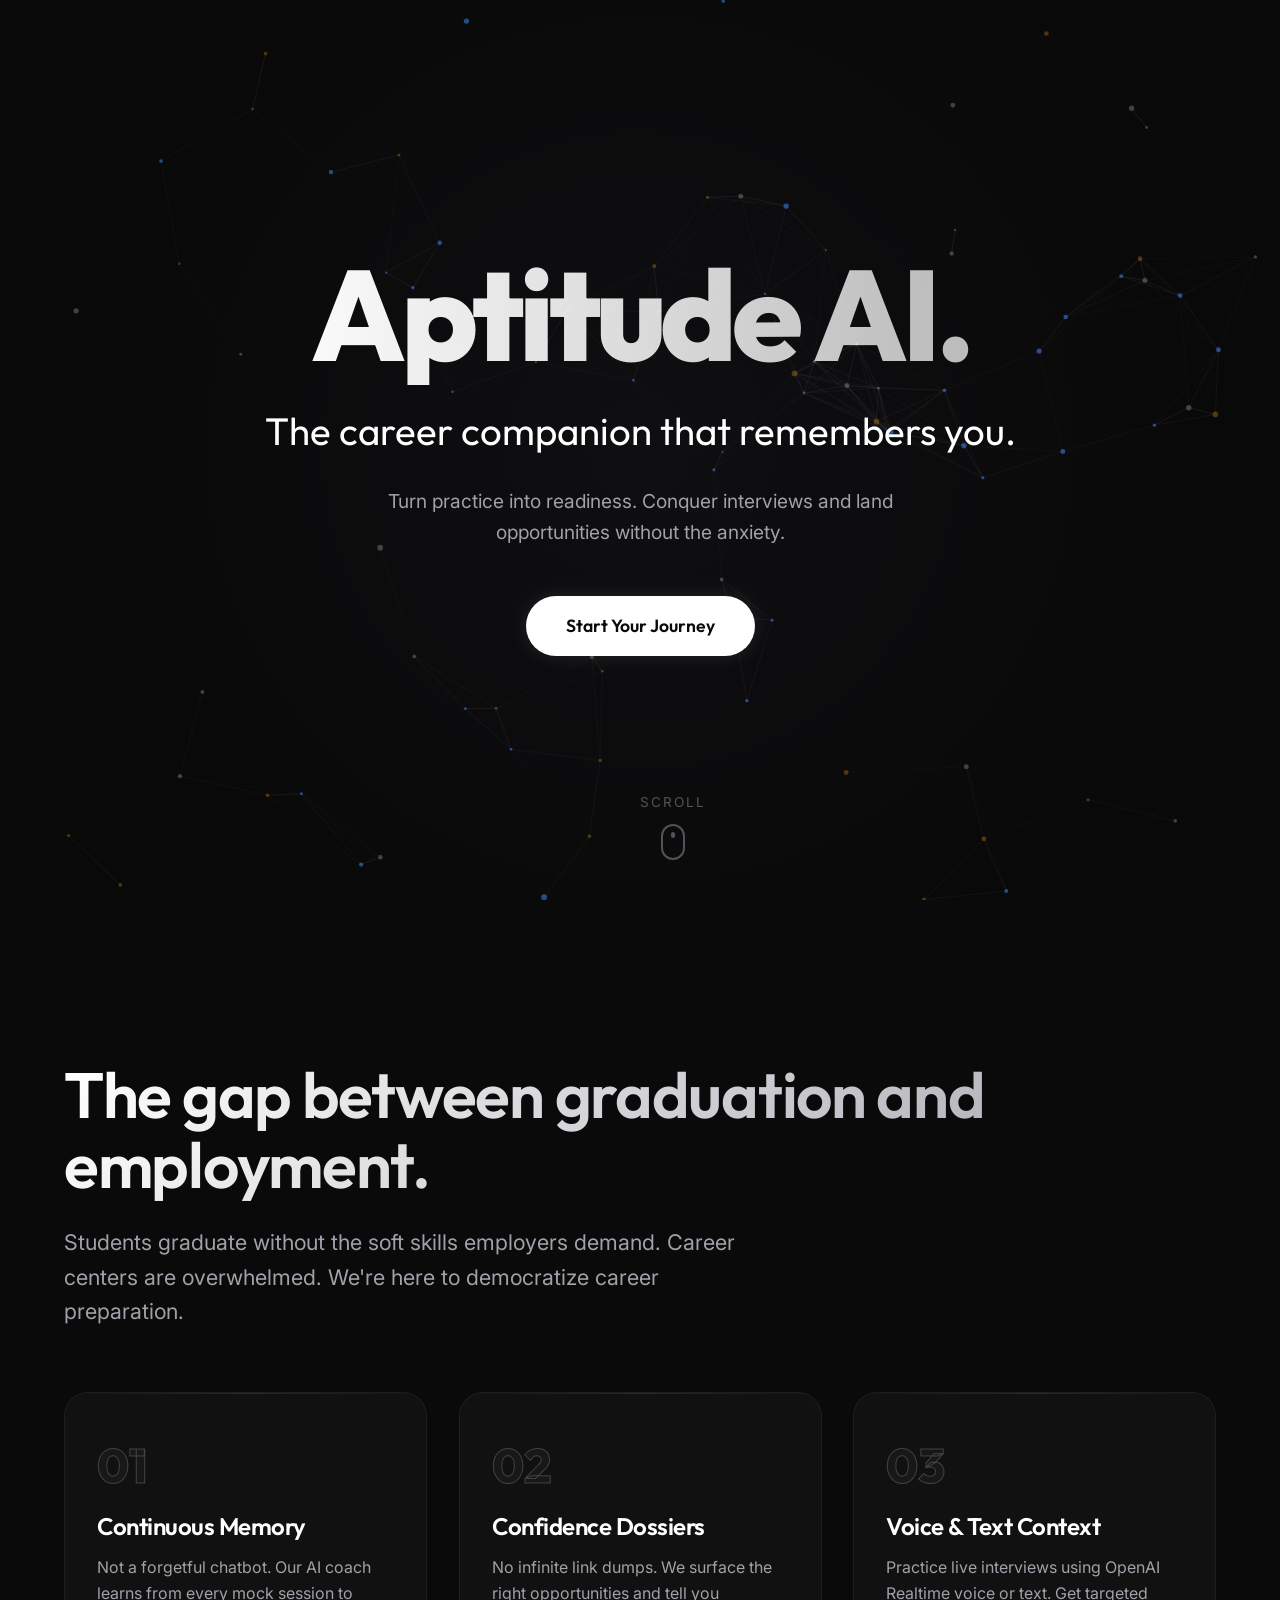
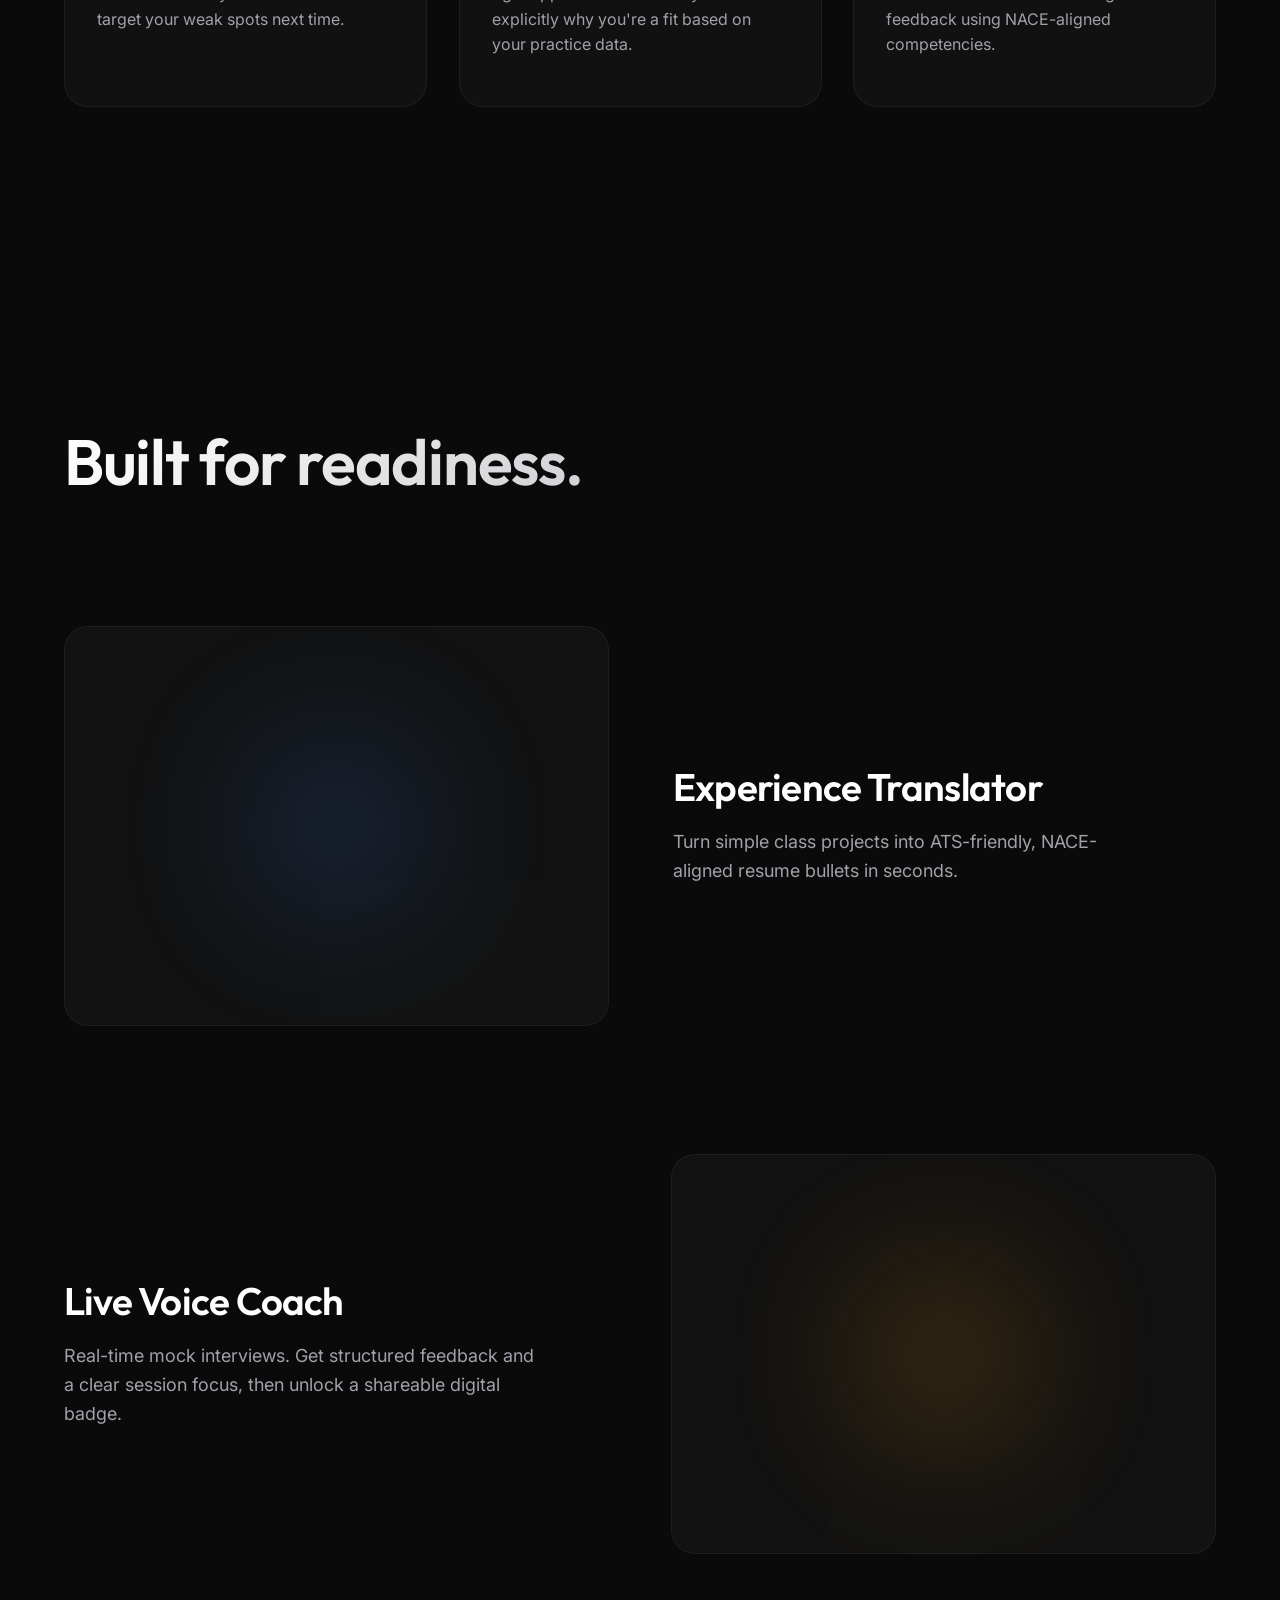
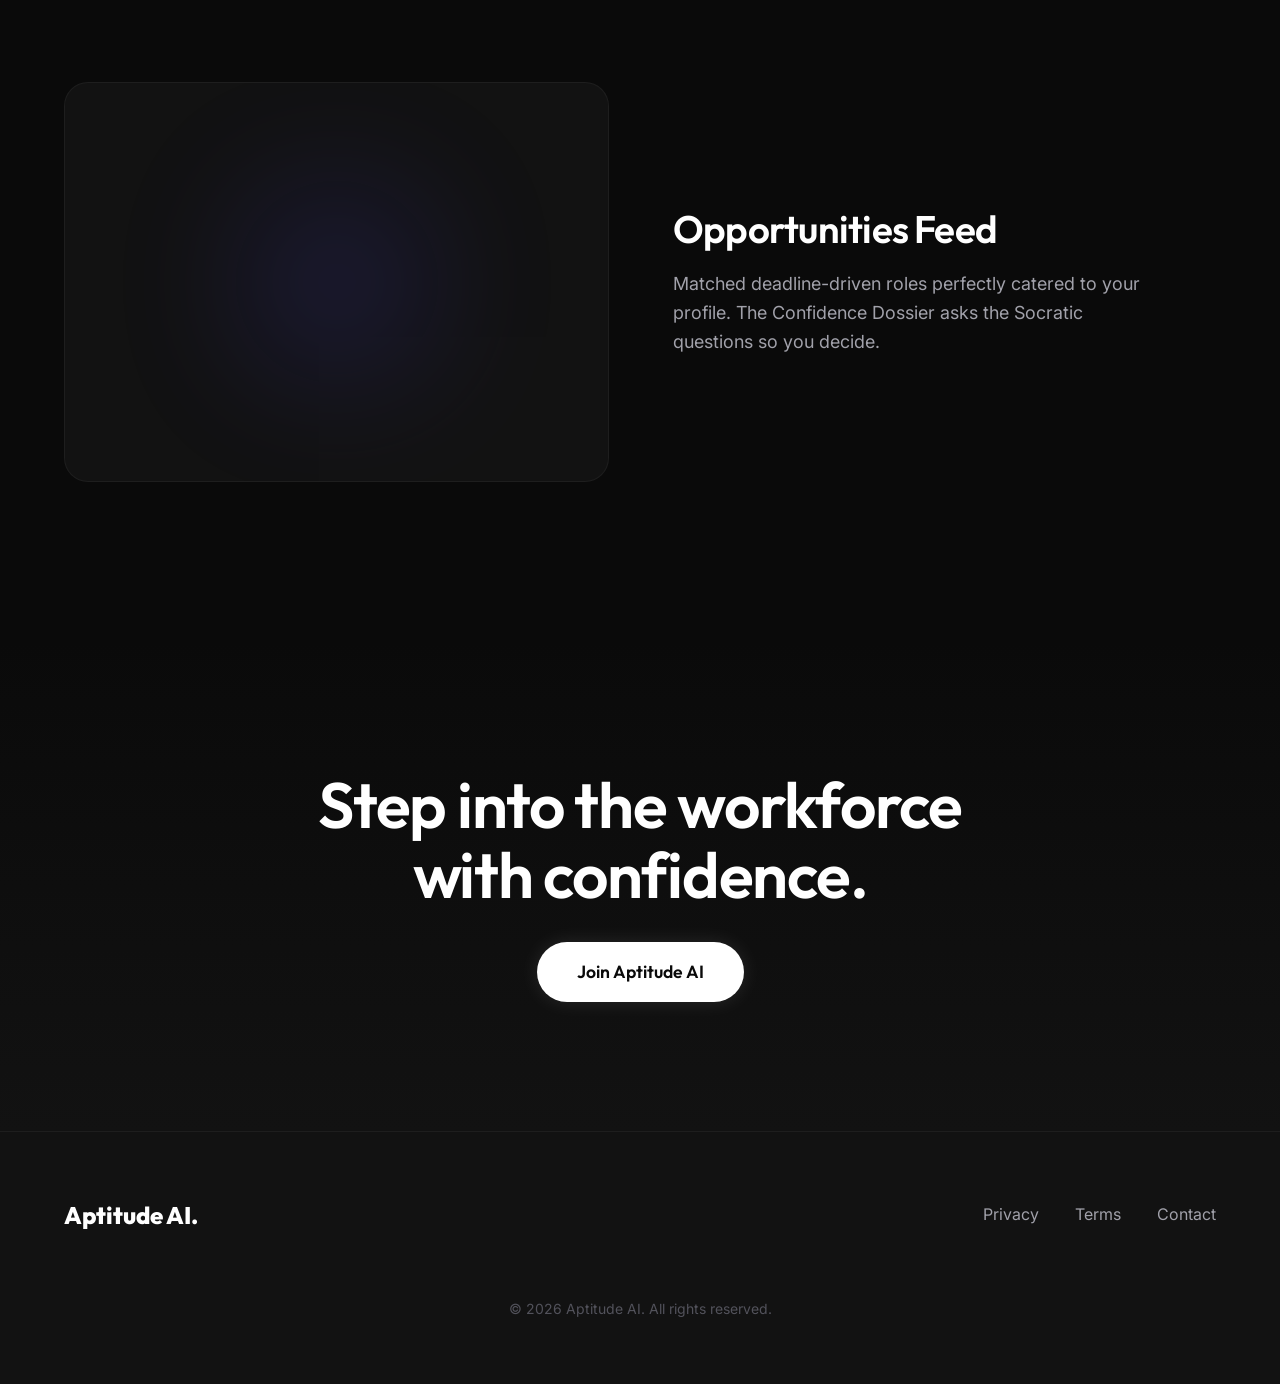
==== index.html @ b136cd06 "Initial commit for Aptitude AI website" ====
<!DOCTYPE html>
<html lang="en">
<head>
    <meta charset="UTF-8">
    <meta name="viewport" content="width=device-width, initial-scale=1.0">
    <title>Aptitude AI - The Career Companion That Remembers You</title>
    <!-- Google Fonts: Inter and Outfit -->
    <link rel="preconnect" href="https://fonts.googleapis.com">
    <link rel="preconnect" href="https://fonts.gstatic.com" crossorigin>
    <link href="https://fonts.googleapis.com/css2?family=Inter:wght@300;400;500;600&family=Outfit:wght@400;600;800&display=swap" rel="stylesheet">
    <link rel="stylesheet" href="css/main.css">
</head>
<body>
    
    <!-- Hero Section -->
    <section class="hero-section" id="hero">
        <canvas id="hero-canvas"></canvas>
        <div class="hero-content">
            <h1 class="hero-title fade-in">Aptitude AI.</h1>
            <p class="hero-subtitle fade-in delay-1">The career companion that remembers you.</p>
            <p class="hero-description fade-in delay-2">Turn practice into readiness. Conquer interviews and land opportunities without the anxiety.</p>
            <div class="hero-cta-wrapper fade-in delay-3">
                <a href="#features" class="btn-primary">Start Your Journey</a>
            </div>
        </div>
        <div class="scroll-indicator fade-in delay-4">
            <span>Scroll</span>
            <div class="mouse"></div>
        </div>
    </section>

    <!-- The Problem / Value Prop -->
    <section class="section problem-section" id="problem">
        <div class="container">
            <h2 class="section-title fade-in">The gap between graduation and employment.</h2>
            <p class="section-description fade-in">Students graduate without the soft skills employers demand. Career centers are overwhelmed. We're here to democratize career preparation.</p>
            
            <div class="value-prop-grid">
                <div class="value-card fade-in">
                    <div class="card-icon">01</div>
                    <h3>Continuous Memory</h3>
                    <p>Not a forgetful chatbot. Our AI coach learns from every mock session to target your weak spots next time.</p>
                </div>
                <div class="value-card fade-in delay-1">
                    <div class="card-icon">02</div>
                    <h3>Confidence Dossiers</h3>
                    <p>No infinite link dumps. We surface the right opportunities and tell you explicitly why you're a fit based on your practice data.</p>
                </div>
                <div class="value-card fade-in delay-2">
                    <div class="card-icon">03</div>
                    <h3>Voice & Text Context</h3>
                    <p>Practice live interviews using OpenAI Realtime voice or text. Get targeted feedback using NACE-aligned competencies.</p>
                </div>
            </div>
        </div>
    </section>

    <!-- Core Features Section -->
    <section class="section features-section" id="features">
        <div class="container">
            <div class="sticky-wrapper">
                <div class="features-content">
                    <h2 class="section-title fade-in">Built for readiness.</h2>
                    
                    <div class="feature-row fade-in">
                        <div class="feature-text">
                            <h3>Experience Translator</h3>
                            <p>Turn simple class projects into ATS-friendly, NACE-aligned resume bullets in seconds.</p>
                        </div>
                        <div class="feature-visual graphic-1"></div>
                    </div>

                    <div class="feature-row fade-in">
                        <div class="feature-text">
                            <h3>Live Voice Coach</h3>
                            <p>Real-time mock interviews. Get structured feedback and a clear session focus, then unlock a shareable digital badge.</p>
                        </div>
                        <div class="feature-visual graphic-2"></div>
                    </div>

                    <div class="feature-row fade-in">
                        <div class="feature-text">
                            <h3>Opportunities Feed</h3>
                            <p>Matched deadline-driven roles perfectly catered to your profile. The Confidence Dossier asks the Socratic questions so you decide.</p>
                        </div>
                        <div class="feature-visual graphic-3"></div>
                    </div>
                </div>
            </div>
        </div>
    </section>

    <!-- CTA / Footer -->
    <section class="section cta-section">
        <div class="container text-center">
            <h2 class="fade-in">Step into the workforce<br>with confidence.</h2>
            <a href="#" class="btn-primary mt-8 fade-in delay-1">Join Aptitude AI</a>
        </div>
    </section>

    <footer>
        <div class="container footer-content fade-in">
            <div class="footer-logo">Aptitude AI.</div>
            <div class="footer-links">
                <a href="#">Privacy</a>
                <a href="#">Terms</a>
                <a href="#">Contact</a>
            </div>
            <div class="footer-copy">&copy; 2026 Aptitude AI. All rights reserved.</div>
        </div>
    </footer>

    <script src="js/animations.js"></script>
    <script src="js/canvas-hero.js"></script>
</body>
</html>
---- css/main.css ----
/* CSS Variables & Design Tokens */
:root {
    --bg-base: #0a0a0a;
    --bg-surface: #121212;
    --bg-card: rgba(255, 255, 255, 0.03);
    
    --text-primary: #ffffff;
    --text-secondary: #a1a1aa;
    --text-muted: #52525b;
    
    --accent-blue: #3b82f6;
    --accent-amber: #f59e0b;
    --accent-indigo: #4f46e5;
    
    --font-display: 'Outfit', sans-serif;
    --font-body: 'Inter', sans-serif;
    
    --transition-smooth: 0.8s cubic-bezier(0.16, 1, 0.3, 1);
    --transition-fast: 0.3s ease;
}

* {
    margin: 0;
    padding: 0;
    box-sizing: border-box;
}

html {
    scroll-behavior: smooth;
}

body {
    background-color: var(--bg-base);
    color: var(--text-primary);
    font-family: var(--font-body);
    line-height: 1.6;
    overflow-x: hidden;
    -webkit-font-smoothing: antialiased;
    -moz-osx-font-smoothing: grayscale;
}

/* Typography */
h1, h2, h3, h4 {
    font-family: var(--font-display);
    font-weight: 600;
    line-height: 1.1;
    letter-spacing: -0.02em;
}

.text-center { text-align: center; }
.mt-8 { margin-top: 2rem; }

.section-title {
    font-size: clamp(2.5rem, 5vw, 4rem);
    margin-bottom: 1.5rem;
    background: linear-gradient(135deg, #fff 0%, #a1a1aa 100%);
    -webkit-background-clip: text;
    -webkit-text-fill-color: transparent;
}

.section-description {
    font-size: clamp(1.125rem, 2vw, 1.35rem);
    color: var(--text-secondary);
    max-width: 700px;
    margin-bottom: 4rem;
}

.container {
    width: 100%;
    max-width: 1280px;
    margin: 0 auto;
    padding: 0 5%;
}

.section {
    padding: 10rem 0;
}

/* Hero Section */
.hero-section {
    position: relative;
    height: 100vh;
    min-height: 700px;
    display: flex;
    flex-direction: column;
    justify-content: center;
    align-items: center;
    overflow: hidden;
}

#hero-canvas {
    position: absolute;
    top: 0;
    left: 0;
    width: 100%;
    height: 100%;
    z-index: 1;
    background: radial-gradient(circle at 50% 50%, #1a1a24 0%, var(--bg-base) 70%);
}

.hero-content {
    position: relative;
    z-index: 2;
    text-align: center;
    max-width: 900px;
    padding: 0 20px;
    pointer-events: none; /* Let clicks pass through to canvas if needed, or disable pointer events on canvas */
}

.hero-title {
    font-size: clamp(4rem, 10vw, 8rem);
    font-weight: 800;
    letter-spacing: -0.04em;
    margin-bottom: 1rem;
    background: linear-gradient(to right, #fff, rgba(255,255,255,0.7));
    -webkit-background-clip: text;
    -webkit-text-fill-color: transparent;
}

.hero-subtitle {
    font-family: var(--font-display);
    font-size: clamp(1.5rem, 3vw, 2.5rem);
    color: var(--text-primary);
    margin-bottom: 1.5rem;
    font-weight: 400;
}

.hero-description {
    font-size: clamp(1rem, 1.5vw, 1.25rem);
    color: var(--text-secondary);
    max-width: 600px;
    margin: 0 auto 3rem auto;
}

.hero-cta-wrapper {
    pointer-events: auto;
}

/* Buttons */
.btn-primary {
    display: inline-block;
    padding: 1rem 2.5rem;
    border-radius: 50px;
    background: #fff;
    color: var(--bg-base);
    text-decoration: none;
    font-family: var(--font-display);
    font-weight: 600;
    font-size: 1.1rem;
    transition: var(--transition-fast);
    box-shadow: 0 0 20px rgba(255, 255, 255, 0.1);
}

.btn-primary:hover {
    transform: translateY(-2px);
    box-shadow: 0 10px 30px rgba(255, 255, 255, 0.2);
    background: var(--text-secondary);
    color: #000;
}

/* Scroll Indicator */
.scroll-indicator {
    position: absolute;
    bottom: 40px;
    left: 50%;
    transform: translateX(-50%);
    z-index: 2;
    display: flex;
    flex-direction: column;
    align-items: center;
    gap: 10px;
    color: var(--text-muted);
    font-size: 0.85rem;
    text-transform: uppercase;
    letter-spacing: 2px;
}

.mouse {
    width: 24px;
    height: 36px;
    border: 2px solid var(--text-muted);
    border-radius: 12px;
    position: relative;
    display: flex;
    justify-content: center;
}

.mouse::before {
    content: '';
    width: 4px;
    height: 6px;
    background: var(--text-muted);
    border-radius: 2px;
    margin-top: 6px;
    animation: scroll 2s infinite;
}

@keyframes scroll {
    0% { transform: translateY(0); opacity: 1; }
    100% { transform: translateY(12px); opacity: 0; }
}

/* Problem Section / Value Props */
.value-prop-grid {
    display: grid;
    grid-template-columns: repeat(auto-fit, minmax(300px, 1fr));
    gap: 2rem;
    margin-top: 4rem;
}

.value-card {
    background: var(--bg-card);
    border: 1px solid rgba(255,255,255,0.05);
    padding: 3rem 2rem;
    border-radius: 24px;
    transition: var(--transition-fast);
    position: relative;
    overflow: hidden;
}

.value-card::before {
    content: '';
    position: absolute;
    top: 0;
    left: 0;
    width: 100%;
    height: 1px;
    background: linear-gradient(90deg, transparent, rgba(255,255,255,0.1), transparent);
}

.value-card:hover {
    background: rgba(255, 255, 255, 0.05);
    transform: translateY(-5px);
}

.card-icon {
    font-family: var(--font-display);
    font-size: 3rem;
    font-weight: 800;
    color: var(--bg-card);
    -webkit-text-stroke: 1px rgba(255,255,255,0.2);
    margin-bottom: 1.5rem;
    line-height: 1;
}

.value-card h3 {
    font-size: 1.5rem;
    margin-bottom: 1rem;
}

.value-card p {
    color: var(--text-secondary);
}

/* Core Features Section */
.feature-row {
    display: flex;
    align-items: center;
    justify-content: space-between;
    gap: 4rem;
    margin-top: 8rem;
}

.feature-row:nth-child(even) {
    flex-direction: row-reverse;
}

.feature-text {
    flex: 1;
}

.feature-text h3 {
    font-size: clamp(2rem, 3vw, 2.75rem);
    margin-bottom: 1.25rem;
}

.feature-text p {
    font-size: 1.125rem;
    color: var(--text-secondary);
    max-width: 480px;
}

.feature-visual {
    flex: 1;
    height: 400px;
    border-radius: 24px;
    background: var(--bg-surface);
    border: 1px solid rgba(255,255,255,0.05);
    position: relative;
    overflow: hidden;
}

/* Decorative visual placeholders matching brand colors */
.graphic-1::after {
    content: '';
    position: absolute;
    top: 50%; left: 50%;
    transform: translate(-50%, -50%);
    width: 150px; height: 150px;
    border-radius: 50%;
    background: var(--accent-blue);
    filter: blur(80px);
    opacity: 0.3;
}
.graphic-2::after {
    content: '';
    position: absolute;
    top: 50%; left: 50%;
    transform: translate(-50%, -50%);
    width: 150px; height: 150px;
    border-radius: 50%;
    background: var(--accent-amber);
    filter: blur(80px);
    opacity: 0.3;
}
.graphic-3::after {
    content: '';
    position: absolute;
    top: 50%; left: 50%;
    transform: translate(-50%, -50%);
    width: 150px; height: 150px;
    border-radius: 50%;
    background: var(--accent-indigo);
    filter: blur(80px);
    opacity: 0.3;
}

/* CTA Section */
.cta-section {
    background: linear-gradient(to bottom, transparent, var(--bg-surface));
    padding: 8rem 0;
}

.cta-section h2 {
    font-size: clamp(2.5rem, 5vw, 4rem);
}

/* Footer */
footer {
    padding: 4rem 0;
    border-top: 1px solid rgba(255, 255, 255, 0.05);
    background: var(--bg-surface);
}

.footer-content {
    display: flex;
    flex-wrap: wrap;
    justify-content: space-between;
    align-items: center;
    gap: 2rem;
}

.footer-logo {
    font-family: var(--font-display);
    font-weight: 800;
    font-size: 1.5rem;
}

.footer-links a {
    color: var(--text-secondary);
    text-decoration: none;
    margin-left: 2rem;
    transition: var(--transition-fast);
}

.footer-links a:hover {
    color: var(--text-primary);
}

.footer-copy {
    color: var(--text-muted);
    font-size: 0.875rem;
    width: 100%;
    text-align: center;
    margin-top: 2rem;
}

/* Animations */
.fade-in {
    opacity: 0;
    transform: translateY(30px);
    transition: opacity 1s cubic-bezier(0.16, 1, 0.3, 1), transform 1s cubic-bezier(0.16, 1, 0.3, 1);
    will-change: opacity, transform;
}

.fade-in.is-visible {
    opacity: 1;
    transform: translateY(0);
}

.delay-1 { transition-delay: 0.1s; }
.delay-2 { transition-delay: 0.2s; }
.delay-3 { transition-delay: 0.3s; }
.delay-4 { transition-delay: 0.5s; }

/* Responsive Adjustments */
@media (max-width: 768px) {
    .feature-row, .feature-row:nth-child(even) {
        flex-direction: column;
        gap: 2rem;
        margin-top: 5rem;
    }
    .feature-visual {
        width: 100%;
        height: 250px;
    }
    .footer-content {
        flex-direction: column;
        text-align: center;
    }
    .footer-links a {
        margin: 0 1rem;
    }
}
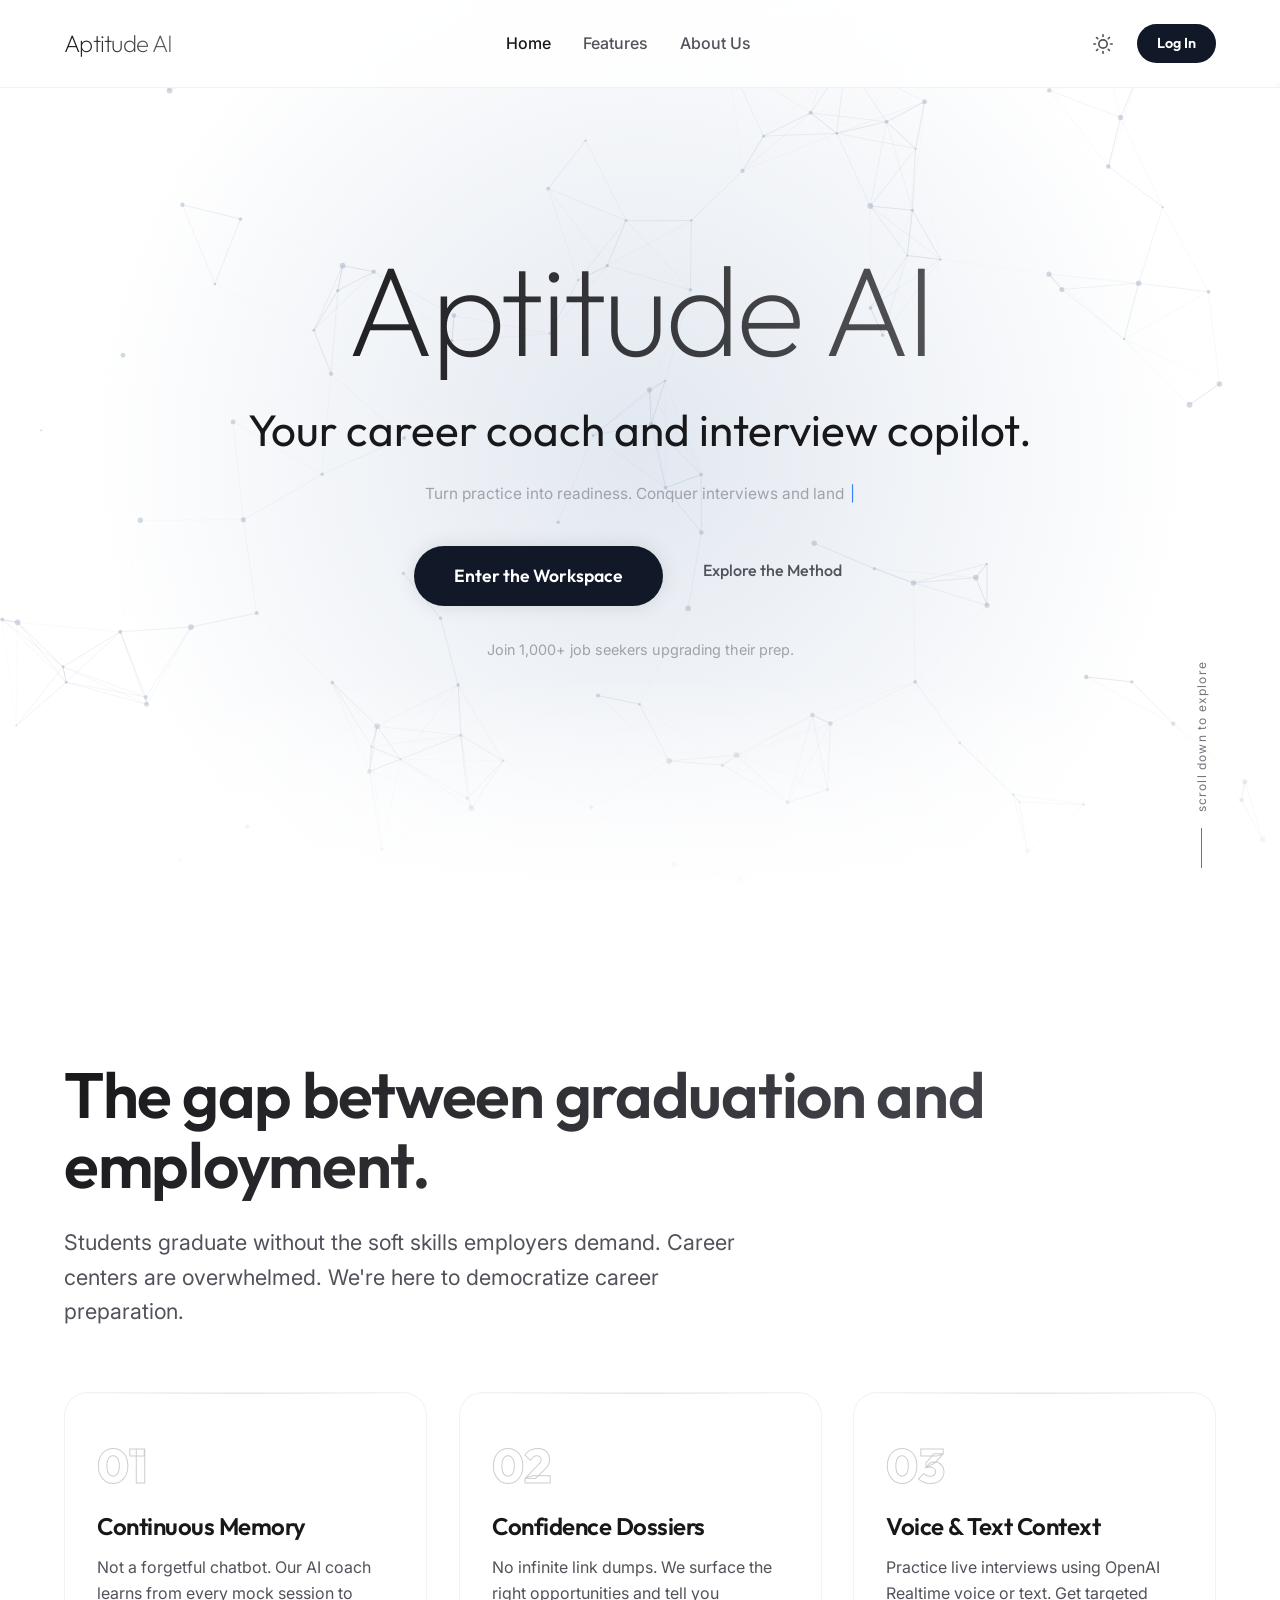
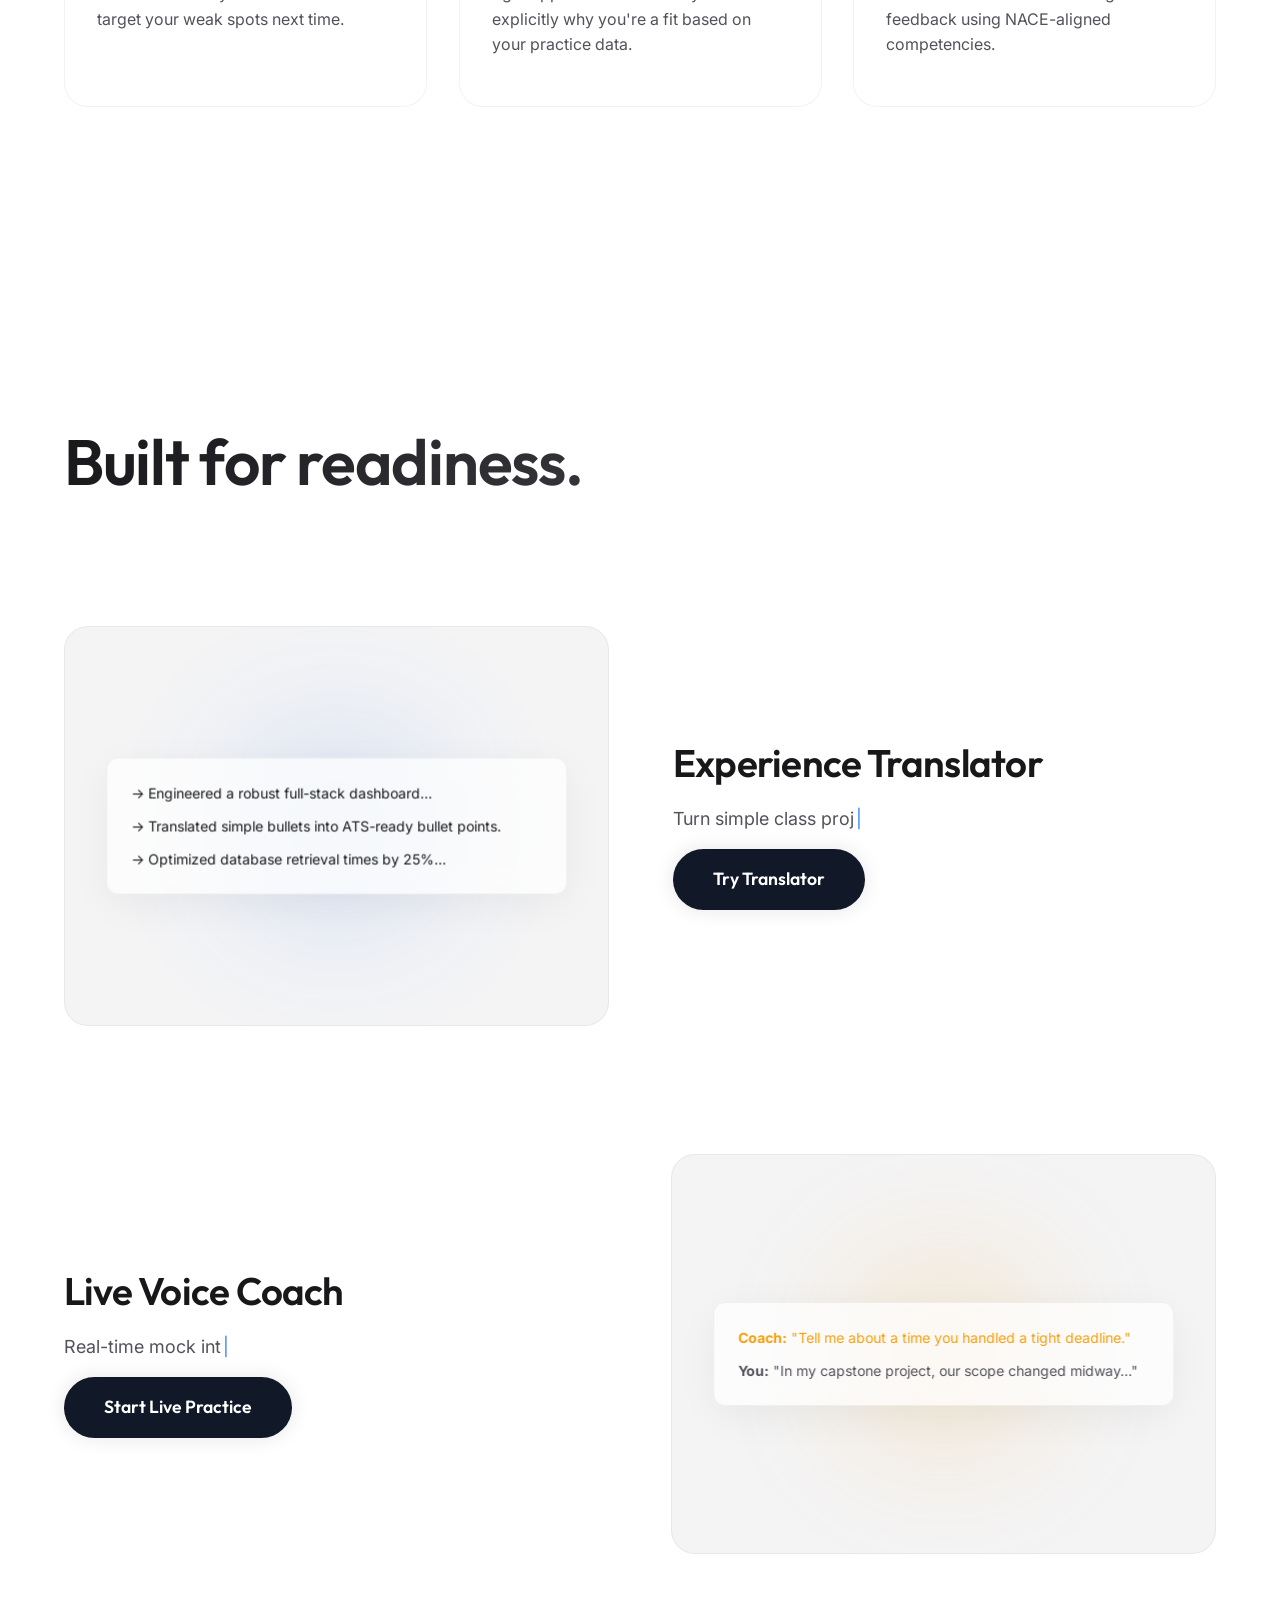
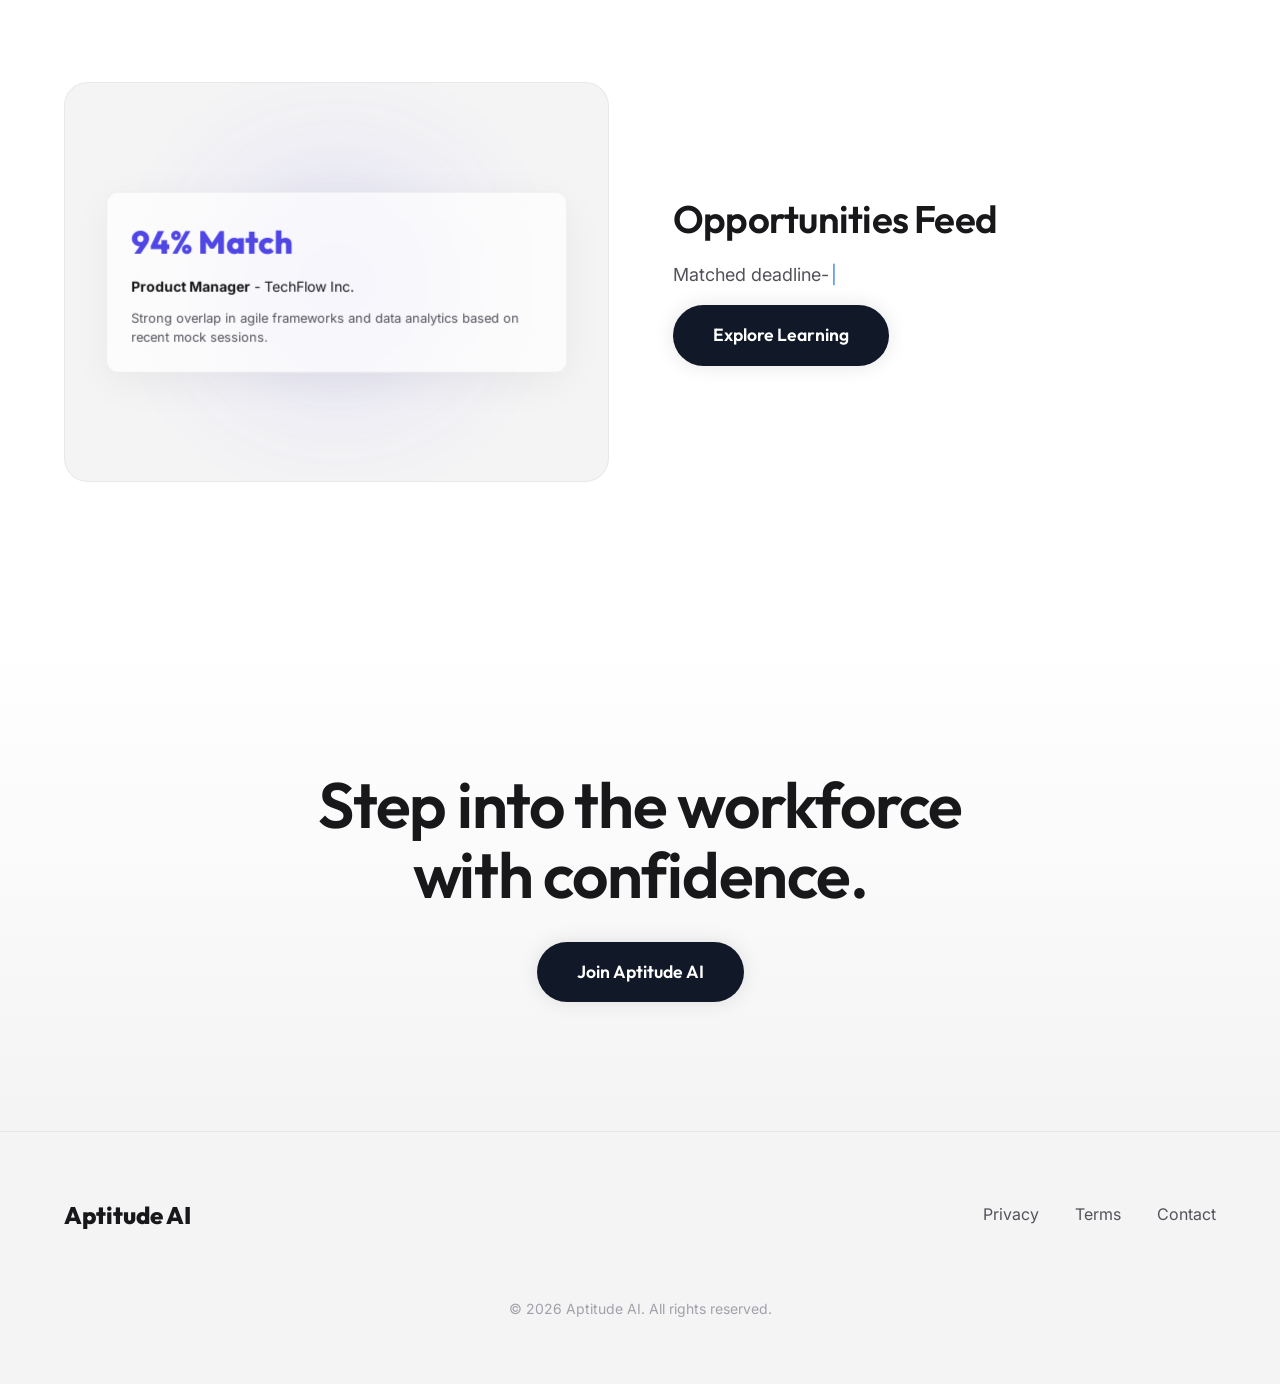
==== commit 1366e139: "Optimize page hydration, add fluid scroll, and refine canvas neural network" ====
--- a/index.html
+++ b/index.html
@@ -1,5 +1,6 @@
 <!DOCTYPE html>
 <html lang="en">
+
 <head>
     <meta charset="UTF-8">
     <meta name="viewport" content="width=device-width, initial-scale=1.0">
@@ -7,25 +8,88 @@
     <!-- Google Fonts: Inter and Outfit -->
     <link rel="preconnect" href="https://fonts.googleapis.com">
     <link rel="preconnect" href="https://fonts.gstatic.com" crossorigin>
-    <link href="https://fonts.googleapis.com/css2?family=Inter:wght@300;400;500;600&family=Outfit:wght@400;600;800&display=swap" rel="stylesheet">
+    <link
+        href="https://fonts.googleapis.com/css2?family=Inter:wght@300;400;500;600&family=Outfit:wght@400;600;800&display=swap"
+        rel="stylesheet">
     <link rel="stylesheet" href="css/main.css">
+
+    <!-- Theme Manager -->
+    <script>
+        (function () {
+            var savedTheme = localStorage.getItem('theme');
+            var systemDark = window.matchMedia('(prefers-color-scheme: dark)');
+
+            if (savedTheme) {
+                document.documentElement.setAttribute('data-theme', savedTheme);
+            } else {
+                document.documentElement.setAttribute('data-theme', systemDark.matches ? 'dark' : 'light');
+            }
+
+            systemDark.addEventListener('change', function (e) {
+                if (!localStorage.getItem('theme')) {
+                    document.documentElement.setAttribute('data-theme', e.matches ? 'dark' : 'light');
+                }
+            });
+        })();
+    </script>
+    <script src="js/animations.js" defer></script>
+    <script src="js/canvas-hero.js" defer></script>
 </head>
+
 <body>
-    
+    <!-- Header -->
+    <header class="site-header">
+        <div class="container nav-container">
+            <a href="index.html" class="nav-logo">Aptitude AI</a>
+            <nav class="nav-links">
+                <a href="index.html" class="nav-link active">Home</a>
+                <a href="index.html#features" class="nav-link">Features</a>
+                <a href="about.html" class="nav-link">About Us</a>
+            </nav>
+            <div class="nav-actions">
+                <button id="theme-toggle" class="theme-toggle" aria-label="Toggle Theme">
+                    <svg class="sun-icon" xmlns="http://www.w3.org/2000/svg" width="20" height="20" viewBox="0 0 24 24"
+                        fill="none" stroke="currentColor" stroke-width="2" stroke-linecap="round"
+                        stroke-linejoin="round">
+                        <circle cx="12" cy="12" r="5"></circle>
+                        <line x1="12" y1="1" x2="12" y2="3"></line>
+                        <line x1="12" y1="21" x2="12" y2="23"></line>
+                        <line x1="4.22" y1="4.22" x2="5.64" y2="5.64"></line>
+                        <line x1="18.36" y1="18.36" x2="19.78" y2="19.78"></line>
+                        <line x1="1" y1="12" x2="3" y2="12"></line>
+                        <line x1="21" y1="12" x2="23" y2="12"></line>
+                        <line x1="4.22" y1="19.78" x2="5.64" y2="18.36"></line>
+                        <line x1="18.36" y1="5.64" x2="19.78" y2="4.22"></line>
+                    </svg>
+                    <svg class="moon-icon" xmlns="http://www.w3.org/2000/svg" width="20" height="20" viewBox="0 0 24 24"
+                        fill="none" stroke="currentColor" stroke-width="2" stroke-linecap="round"
+                        stroke-linejoin="round">
+                        <path d="M21 12.79A9 9 0 1 1 11.21 3 7 7 0 0 0 21 12.79z"></path>
+                    </svg>
+                </button>
+                <a href="https://aptitude-ai-peach.vercel.app/auth/signin" target="_blank" class="btn-nav">Log In</a>
+            </div>
+        </div>
+    </header>
+
     <!-- Hero Section -->
     <section class="hero-section" id="hero">
         <canvas id="hero-canvas"></canvas>
         <div class="hero-content">
-            <h1 class="hero-title fade-in">Aptitude AI.</h1>
-            <p class="hero-subtitle fade-in delay-1">The career companion that remembers you.</p>
-            <p class="hero-description fade-in delay-2">Turn practice into readiness. Conquer interviews and land opportunities without the anxiety.</p>
+            <h1 class="hero-title fade-in">Aptitude AI</h1>
+            <p class="hero-subtitle fade-in delay-1">Your career coach and interview copilot.</p>
+            <p class="hero-description typewriter-text">Turn practice into readiness. Conquer interviews and land
+                opportunities without the anxiety.</p>
             <div class="hero-cta-wrapper fade-in delay-3">
-                <a href="#features" class="btn-primary">Start Your Journey</a>
-            </div>
-        </div>
-        <div class="scroll-indicator fade-in delay-4">
-            <span>Scroll</span>
-            <div class="mouse"></div>
+                <a href="https://aptitude-ai-peach.vercel.app/" target="_blank" class="btn-primary">Enter the
+                    Workspace</a>
+                <a href="#features" class="btn-secondary">Explore the Method</a>
+            </div>
+            <p class="trust-signal fade-in delay-4">Join 1,000+ job seekers upgrading their prep.</p>
+        </div>
+        <div class="scroll-indicator fade-in delay-5">
+            <span class="scroll-text">scroll down to explore</span>
+            <div class="scroll-arrow"></div>
         </div>
     </section>
 
@@ -33,23 +97,27 @@
     <section class="section problem-section" id="problem">
         <div class="container">
             <h2 class="section-title fade-in">The gap between graduation and employment.</h2>
-            <p class="section-description fade-in">Students graduate without the soft skills employers demand. Career centers are overwhelmed. We're here to democratize career preparation.</p>
-            
+            <p class="section-description fade-in">Students graduate without the soft skills employers demand. Career
+                centers are overwhelmed. We're here to democratize career preparation.</p>
+
             <div class="value-prop-grid">
                 <div class="value-card fade-in">
                     <div class="card-icon">01</div>
                     <h3>Continuous Memory</h3>
-                    <p>Not a forgetful chatbot. Our AI coach learns from every mock session to target your weak spots next time.</p>
+                    <p>Not a forgetful chatbot. Our AI coach learns from every mock session to target your weak spots
+                        next time.</p>
                 </div>
                 <div class="value-card fade-in delay-1">
                     <div class="card-icon">02</div>
                     <h3>Confidence Dossiers</h3>
-                    <p>No infinite link dumps. We surface the right opportunities and tell you explicitly why you're a fit based on your practice data.</p>
+                    <p>No infinite link dumps. We surface the right opportunities and tell you explicitly why you're a
+                        fit based on your practice data.</p>
                 </div>
                 <div class="value-card fade-in delay-2">
                     <div class="card-icon">03</div>
                     <h3>Voice & Text Context</h3>
-                    <p>Practice live interviews using OpenAI Realtime voice or text. Get targeted feedback using NACE-aligned competencies.</p>
+                    <p>Practice live interviews using OpenAI Realtime voice or text. Get targeted feedback using
+                        NACE-aligned competencies.</p>
                 </div>
             </div>
         </div>
@@ -61,29 +129,58 @@
             <div class="sticky-wrapper">
                 <div class="features-content">
                     <h2 class="section-title fade-in">Built for readiness.</h2>
-                    
+
                     <div class="feature-row fade-in">
                         <div class="feature-text">
                             <h3>Experience Translator</h3>
-                            <p>Turn simple class projects into ATS-friendly, NACE-aligned resume bullets in seconds.</p>
-                        </div>
-                        <div class="feature-visual graphic-1"></div>
+                            <p class="typewriter-text">Turn simple class projects into ATS-friendly, NACE-aligned resume
+                                bullets in seconds.</p>
+                            <a href="https://aptitude-ai-peach.vercel.app/translate" target="_blank"
+                                class="btn-primary mt-4">Try Translator</a>
+                        </div>
+                        <div class="feature-visual graphic-1">
+                            <div class="resume-bullet-overlay">
+                                <p>→ Engineered a robust full-stack dashboard...</p>
+                                <p>→ Translated simple bullets into ATS-ready bullet points.</p>
+                                <p>→ Optimized database retrieval times by 25%...</p>
+                            </div>
+                        </div>
                     </div>
 
                     <div class="feature-row fade-in">
                         <div class="feature-text">
                             <h3>Live Voice Coach</h3>
-                            <p>Real-time mock interviews. Get structured feedback and a clear session focus, then unlock a shareable digital badge.</p>
-                        </div>
-                        <div class="feature-visual graphic-2"></div>
+                            <p class="typewriter-text">Real-time mock interviews. Get structured feedback and a clear
+                                session focus, then unlock a shareable digital badge.</p>
+                            <a href="https://aptitude-ai-peach.vercel.app/live-interview" target="_blank"
+                                class="btn-primary mt-4">Start Live Practice</a>
+                        </div>
+                        <div class="feature-visual graphic-2">
+                            <div class="resume-bullet-overlay transcription-overlay">
+                                <p class="speaker-ai"><strong>Coach:</strong> "Tell me about a time you handled a tight
+                                    deadline."</p>
+                                <p class="speaker-user"><strong>You:</strong> "In my capstone project, our scope changed
+                                    midway..."</p>
+                            </div>
+                        </div>
                     </div>
 
                     <div class="feature-row fade-in">
                         <div class="feature-text">
                             <h3>Opportunities Feed</h3>
-                            <p>Matched deadline-driven roles perfectly catered to your profile. The Confidence Dossier asks the Socratic questions so you decide.</p>
-                        </div>
-                        <div class="feature-visual graphic-3"></div>
+                            <p class="typewriter-text">Matched deadline-driven roles perfectly catered to your profile.
+                                The Confidence Dossier asks the Socratic questions so you decide.</p>
+                            <a href="https://aptitude-ai-peach.vercel.app/interview" target="_blank"
+                                class="btn-primary mt-4">Explore Learning</a>
+                        </div>
+                        <div class="feature-visual graphic-3">
+                            <div class="resume-bullet-overlay match-overlay">
+                                <div class="match-score">94% Match</div>
+                                <p><strong>Product Manager</strong> - TechFlow Inc.</p>
+                                <p class="match-reason">Strong overlap in agile frameworks and data analytics based on
+                                    recent mock sessions.</p>
+                            </div>
+                        </div>
                     </div>
                 </div>
             </div>
@@ -100,7 +197,7 @@
 
     <footer>
         <div class="container footer-content fade-in">
-            <div class="footer-logo">Aptitude AI.</div>
+            <div class="footer-logo">Aptitude AI</div>
             <div class="footer-links">
                 <a href="#">Privacy</a>
                 <a href="#">Terms</a>
@@ -109,8 +206,5 @@
             <div class="footer-copy">&copy; 2026 Aptitude AI. All rights reserved.</div>
         </div>
     </footer>
-
-    <script src="js/animations.js"></script>
-    <script src="js/canvas-hero.js"></script>
 </body>
-</html>
+</html>
--- a/css/main.css
+++ b/css/main.css
@@ -3,20 +3,72 @@
     --bg-base: #0a0a0a;
     --bg-surface: #121212;
     --bg-card: rgba(255, 255, 255, 0.03);
+    --bg-header: rgba(10, 10, 10, 0.8);
+    --bg-canvas-center: #1a1a24;
     
     --text-primary: #ffffff;
     --text-secondary: #a1a1aa;
     --text-muted: #52525b;
+    --text-primary-translucent: rgba(255, 255, 255, 0.7);
     
     --accent-blue: #3b82f6;
     --accent-amber: #f59e0b;
     --accent-indigo: #4f46e5;
     
+    --btn-primary-bg: #111827;
+    --btn-primary-text: #ffffff;
+    --btn-primary-hover-bg: #000000;
+    --btn-primary-hover-text: #ffffff;
+    
+    --btn-secondary-bg: transparent;
+    --btn-secondary-text: var(--text-secondary);
+    --btn-secondary-hover-bg: rgba(255, 255, 255, 0.05);
+    --btn-secondary-hover-text: var(--text-primary);
+    
+    --border-subtle: rgba(255, 255, 255, 0.05);
+    
+    --shadow-primary: rgba(255, 255, 255, 0.1);
+    --shadow-primary-hover: rgba(255, 255, 255, 0.2);
+    
+    --icon-stroke: rgba(255, 255, 255, 0.2);
+    --gradient-line: rgba(255, 255, 255, 0.1);
+
     --font-display: 'Outfit', sans-serif;
     --font-body: 'Inter', sans-serif;
     
     --transition-smooth: 0.8s cubic-bezier(0.16, 1, 0.3, 1);
     --transition-fast: 0.3s ease;
+}
+
+[data-theme="light"] {
+    --bg-base: #ffffff;
+    --bg-surface: #f4f4f5;
+    --bg-card: #ffffff;
+    --bg-header: rgba(255, 255, 255, 0.8);
+    --bg-canvas-center: #e2e8f0;
+    
+    --text-primary: #18181b;
+    --text-secondary: #52525b;
+    --text-muted: #a1a1aa;
+    --text-primary-translucent: rgba(24, 24, 27, 0.7);
+    
+    --btn-primary-bg: #111827;
+    --btn-primary-text: #ffffff;
+    --btn-primary-hover-bg: #000000;
+    --btn-primary-hover-text: #ffffff;
+    
+    --btn-secondary-bg: transparent;
+    --btn-secondary-text: var(--text-secondary);
+    --btn-secondary-hover-bg: rgba(0, 0, 0, 0.05);
+    --btn-secondary-hover-text: var(--text-primary);
+    
+    --border-subtle: rgba(0, 0, 0, 0.05);
+    
+    --shadow-primary: rgba(0, 0, 0, 0.1);
+    --shadow-primary-hover: rgba(0, 0, 0, 0.2);
+    
+    --icon-stroke: rgba(0, 0, 0, 0.2);
+    --gradient-line: rgba(0, 0, 0, 0.1);
 }
 
 * {
@@ -37,6 +89,7 @@
     overflow-x: hidden;
     -webkit-font-smoothing: antialiased;
     -moz-osx-font-smoothing: grayscale;
+    transition: background-color var(--transition-fast), color var(--transition-fast);
 }
 
 /* Typography */
@@ -48,13 +101,15 @@
 }
 
 .text-center { text-align: center; }
+.mt-4 { margin-top: 1rem; }
 .mt-8 { margin-top: 2rem; }
 
 .section-title {
     font-size: clamp(2.5rem, 5vw, 4rem);
     margin-bottom: 1.5rem;
-    background: linear-gradient(135deg, #fff 0%, #a1a1aa 100%);
+    background: linear-gradient(135deg, var(--text-primary) 0%, var(--text-secondary) 100%);
     -webkit-background-clip: text;
+    background-clip: text;
     -webkit-text-fill-color: transparent;
 }
 
@@ -76,6 +131,104 @@
     padding: 10rem 0;
 }
 
+/* Header & Nav */
+.site-header {
+    position: fixed;
+    top: 0;
+    left: 0;
+    width: 100%;
+    z-index: 1000;
+    padding: 1.5rem 0;
+    background: var(--bg-header);
+    backdrop-filter: blur(10px);
+    border-bottom: 1px solid var(--border-subtle);
+    transition: var(--transition-fast);
+}
+
+.nav-container {
+    display: flex;
+    justify-content: space-between;
+    align-items: center;
+}
+
+.nav-actions {
+    display: flex;
+    align-items: center;
+    gap: 1rem;
+}
+
+.btn-nav {
+    display: inline-block;
+    padding: 0.5rem 1.25rem;
+    border-radius: 50px;
+    background: var(--btn-primary-bg);
+    color: var(--btn-primary-text);
+    text-decoration: none;
+    font-family: var(--font-display);
+    font-weight: 600;
+    font-size: 0.9rem;
+    transition: var(--transition-fast);
+}
+
+.btn-nav:hover {
+    background: var(--btn-primary-hover-bg);
+    color: var(--btn-primary-hover-text);
+}
+
+.nav-logo {
+    font-family: var(--font-display);
+    font-weight: 200;
+    font-size: 1.5rem;
+    letter-spacing: -0.03em;
+    background: linear-gradient(to right, var(--text-primary), var(--text-primary-translucent));
+    -webkit-background-clip: text;
+    background-clip: text;
+    -webkit-text-fill-color: transparent;
+    text-decoration: none;
+}
+
+.nav-links {
+    display: flex;
+    gap: 2rem;
+    align-items: center;
+}
+
+.nav-link {
+    color: var(--text-secondary);
+    text-decoration: none;
+    font-weight: 500;
+    transition: var(--transition-fast);
+}
+
+.nav-link:hover, .nav-link.active {
+    color: var(--text-primary);
+}
+
+/* Theme Toggle Button */
+.theme-toggle {
+    background: transparent;
+    border: none;
+    color: var(--text-secondary);
+    cursor: pointer;
+    display: flex;
+    align-items: center;
+    justify-content: center;
+    padding: 0.5rem;
+    border-radius: 50%;
+    transition: var(--transition-fast);
+}
+
+.theme-toggle:hover {
+    color: var(--text-primary);
+    background: var(--border-subtle);
+}
+
+.theme-toggle .sun-icon { display: none; }
+.theme-toggle .moon-icon { display: block; }
+
+[data-theme="light"] .theme-toggle .sun-icon { display: block; }
+[data-theme="light"] .theme-toggle .moon-icon { display: none; }
+
 /* Hero Section */
 .hero-section {
     position: relative;
@@ -86,6 +239,16 @@
     justify-content: center;
     align-items: center;
     overflow: hidden;
+}
+
+.hero-section::after {
+    content: '';
+    position: absolute;
+    bottom: 0; left: 0; right: 0;
+    height: 25vh;
+    background: linear-gradient(to bottom, transparent, var(--bg-base));
+    z-index: 2;
+    pointer-events: none;
 }
 
 #hero-canvas {
@@ -95,7 +258,7 @@
     width: 100%;
     height: 100%;
     z-index: 1;
-    background: radial-gradient(circle at 50% 50%, #1a1a24 0%, var(--bg-base) 70%);
+    background: radial-gradient(circle at 50% 50%, var(--bg-canvas-center) 0%, var(--bg-base) 70%);
 }
 
 .hero-content {
@@ -109,31 +272,43 @@
 
 .hero-title {
     font-size: clamp(4rem, 10vw, 8rem);
-    font-weight: 800;
-    letter-spacing: -0.04em;
+    font-weight: 200;
+    letter-spacing: -0.03em;
     margin-bottom: 1rem;
-    background: linear-gradient(to right, #fff, rgba(255,255,255,0.7));
+    background: linear-gradient(to right, var(--text-primary), var(--text-primary-translucent));
     -webkit-background-clip: text;
+    background-clip: text;
     -webkit-text-fill-color: transparent;
 }
 
 .hero-subtitle {
     font-family: var(--font-display);
-    font-size: clamp(1.5rem, 3vw, 2.5rem);
+    font-size: clamp(1.75rem, 3.5vw, 2.75rem);
     color: var(--text-primary);
-    margin-bottom: 1.5rem;
+    margin-bottom: 1rem;
     font-weight: 400;
 }
 
 .hero-description {
-    font-size: clamp(1rem, 1.5vw, 1.25rem);
-    color: var(--text-secondary);
+    font-size: clamp(0.95rem, 1.2vw, 1.15rem);
+    color: var(--text-muted);
     max-width: 600px;
-    margin: 0 auto 3rem auto;
+    margin: 0 auto 2.5rem auto;
 }
 
 .hero-cta-wrapper {
     pointer-events: auto;
+    display: flex;
+    justify-content: center;
+    gap: 1rem;
+    margin-bottom: 1.5rem;
+}
+
+.trust-signal {
+    font-size: 0.9rem;
+    color: var(--text-muted);
+    margin-top: 2rem;
+    margin-bottom: 0;
 }
 
 /* Buttons */
@@ -141,63 +316,104 @@
     display: inline-block;
     padding: 1rem 2.5rem;
     border-radius: 50px;
-    background: #fff;
-    color: var(--bg-base);
+    background: var(--btn-primary-bg);
+    color: var(--btn-primary-text);
     text-decoration: none;
     font-family: var(--font-display);
     font-weight: 600;
     font-size: 1.1rem;
     transition: var(--transition-fast);
-    box-shadow: 0 0 20px rgba(255, 255, 255, 0.1);
+    box-shadow: 0 0 20px var(--shadow-primary);
 }
 
 .btn-primary:hover {
     transform: translateY(-2px);
-    box-shadow: 0 10px 30px rgba(255, 255, 255, 0.2);
-    background: var(--text-secondary);
-    color: #000;
+    box-shadow: 0 10px 30px var(--shadow-primary-hover);
+    background: var(--btn-primary-hover-bg);
+    color: var(--btn-primary-hover-text);
+}
+
+.btn-secondary {
+    display: inline-block;
+    padding: 0.75rem 1.5rem;
+    border-radius: 50px;
+    background: var(--btn-secondary-bg);
+    border: none;
+    color: var(--btn-secondary-text);
+    text-decoration: none;
+    font-family: var(--font-display);
+    font-weight: 500;
+    transition: var(--transition-fast);
+}
+
+.btn-secondary:hover {
+    background: var(--btn-secondary-hover-bg);
+    color: var(--btn-secondary-hover-text);
 }
 
 /* Scroll Indicator */
 .scroll-indicator {
-    position: absolute;
-    bottom: 40px;
-    left: 50%;
-    transform: translateX(-50%);
-    z-index: 2;
+    position: fixed;
+    bottom: 2rem;
+    right: 2.5rem;
+    left: auto;
+    transform: none;
+    z-index: 100;
     display: flex;
     flex-direction: column;
     align-items: center;
-    gap: 10px;
-    color: var(--text-muted);
-    font-size: 0.85rem;
-    text-transform: uppercase;
-    letter-spacing: 2px;
-}
-
-.mouse {
-    width: 24px;
-    height: 36px;
-    border: 2px solid var(--text-muted);
-    border-radius: 12px;
+    gap: 1rem;
+    color: var(--text-secondary);
+    font-size: 0.75rem;
+    text-transform: lowercase;
+    letter-spacing: 0.1em;
+    opacity: 0.8;
+}
+
+.scroll-text {
+    writing-mode: vertical-rl;
+    transform: rotate(180deg);
+}
+
+.scroll-arrow {
+    width: 1px;
+    height: 40px;
+    background: var(--border-subtle);
     position: relative;
-    display: flex;
-    justify-content: center;
-}
-
-.mouse::before {
+    overflow: hidden;
+}
+
+.scroll-arrow::after {
     content: '';
-    width: 4px;
-    height: 6px;
-    background: var(--text-muted);
-    border-radius: 2px;
-    margin-top: 6px;
-    animation: scroll 2s infinite;
-}
-
-@keyframes scroll {
-    0% { transform: translateY(0); opacity: 1; }
-    100% { transform: translateY(12px); opacity: 0; }
+    position: absolute;
+    top: 0; left: 0;
+    width: 100%; height: 100%;
+    background: var(--text-secondary);
+    animation: arrowDrop 2s infinite ease-in-out;
+}
+
+@keyframes arrowDrop {
+    0% { transform: translateY(-100%); }
+    50% { transform: translateY(100%); }
+    100% { transform: translateY(100%); }
+}
+
+/* Typewriter CSS */
+.typewriter-text {
+    opacity: 0;
+    transition: opacity 0.5s ease;
+}
+.typewriter-text.typing-started {
+    opacity: 1;
+}
+.typewriter-text.typing::after {
+    content: '|';
+    animation: blink 1s step-end infinite;
+    color: var(--accent-blue);
+    margin-left: 2px;
+}
+@keyframes blink {
+    50% { opacity: 0; }
 }
 
 /* Problem Section / Value Props */
@@ -210,7 +426,7 @@
 
 .value-card {
     background: var(--bg-card);
-    border: 1px solid rgba(255,255,255,0.05);
+    border: 1px solid var(--border-subtle);
     padding: 3rem 2rem;
     border-radius: 24px;
     transition: var(--transition-fast);
@@ -225,11 +441,11 @@
     left: 0;
     width: 100%;
     height: 1px;
-    background: linear-gradient(90deg, transparent, rgba(255,255,255,0.1), transparent);
+    background: linear-gradient(90deg, transparent, var(--gradient-line), transparent);
 }
 
 .value-card:hover {
-    background: rgba(255, 255, 255, 0.05);
+    background: var(--border-subtle);
     transform: translateY(-5px);
 }
 
@@ -238,7 +454,7 @@
     font-size: 3rem;
     font-weight: 800;
     color: var(--bg-card);
-    -webkit-text-stroke: 1px rgba(255,255,255,0.2);
+    -webkit-text-stroke: 1px var(--icon-stroke);
     margin-bottom: 1.5rem;
     line-height: 1;
 }
@@ -285,9 +501,11 @@
     height: 400px;
     border-radius: 24px;
     background: var(--bg-surface);
-    border: 1px solid rgba(255,255,255,0.05);
+    border: 1px solid var(--border-subtle);
     position: relative;
     overflow: hidden;
+    contain: paint;
+    transform: translateZ(0); /* Hardware Acceleration */
 }
 
 /* Decorative visual placeholders matching brand colors */
@@ -295,34 +513,86 @@
     content: '';
     position: absolute;
     top: 50%; left: 50%;
-    transform: translate(-50%, -50%);
+    transform: translate(-50%, -50%) translateZ(0);
     width: 150px; height: 150px;
     border-radius: 50%;
     background: var(--accent-blue);
     filter: blur(80px);
     opacity: 0.3;
+    will-change: transform;
 }
 .graphic-2::after {
     content: '';
     position: absolute;
     top: 50%; left: 50%;
-    transform: translate(-50%, -50%);
+    transform: translate(-50%, -50%) translateZ(0);
     width: 150px; height: 150px;
     border-radius: 50%;
     background: var(--accent-amber);
     filter: blur(80px);
     opacity: 0.3;
+    will-change: transform;
 }
 .graphic-3::after {
     content: '';
     position: absolute;
     top: 50%; left: 50%;
-    transform: translate(-50%, -50%);
+    transform: translate(-50%, -50%) translateZ(0);
     width: 150px; height: 150px;
     border-radius: 50%;
     background: var(--accent-indigo);
     filter: blur(80px);
     opacity: 0.3;
+    will-change: transform;
+}
+
+/* Glassmorphism Overlays for Feature Graphics */
+.resume-bullet-overlay {
+    position: absolute;
+    top: 50%; left: 50%;
+    transform: translate(-50%, -50%);
+    width: 85%;
+    z-index: 2;
+    background: rgba(18, 18, 18, 0.6);
+    border: 1px solid var(--border-subtle);
+    padding: 1.5rem;
+    border-radius: 12px;
+    backdrop-filter: blur(12px);
+    -webkit-backdrop-filter: blur(12px);
+    box-shadow: 0 10px 40px rgba(0,0,0,0.2);
+    text-align: left;
+}
+
+[data-theme="light"] .resume-bullet-overlay {
+    background: rgba(255, 255, 255, 0.7);
+    box-shadow: 0 10px 40px rgba(0,0,0,0.05);
+}
+
+.resume-bullet-overlay p {
+    font-size: 0.875rem;
+    color: var(--text-primary);
+    margin-bottom: 0.75rem;
+    font-family: var(--font-body);
+    line-height: 1.5;
+}
+
+.resume-bullet-overlay p:last-child {
+    margin-bottom: 0;
+}
+
+.transcription-overlay .speaker-ai { color: var(--accent-amber); }
+.transcription-overlay .speaker-user { color: var(--text-secondary); }
+
+.match-overlay .match-score {
+    font-size: 2rem;
+    font-family: var(--font-display);
+    font-weight: 800;
+    color: var(--accent-indigo);
+    margin-bottom: 0.5rem;
+}
+.match-overlay .match-reason {
+    font-size: 0.8rem;
+    color: var(--text-secondary);
 }
 
 /* CTA Section */
@@ -338,7 +608,7 @@
 /* Footer */
 footer {
     padding: 4rem 0;
-    border-top: 1px solid rgba(255, 255, 255, 0.05);
+    border-top: 1px solid var(--border-subtle);
     background: var(--bg-surface);
 }
 
@@ -412,3 +682,27 @@
         margin: 0 1rem;
     }
 }
+
+/* About Page Specific Styles */
+.about-grid {
+    display: grid;
+    grid-template-columns: 1.5fr 1fr;
+    gap: 4rem;
+    align-items: start;
+}
+
+@media (max-width: 900px) {
+    .about-grid {
+        grid-template-columns: 1fr;
+    }
+}
+
+.contact-box {
+    background: var(--bg-card);
+    border: 1px solid var(--border-subtle);
+    padding: 2.5rem;
+    border-radius: 24px;
+}
+.contact-item {
+    margin-bottom: 1.5rem;
+}
